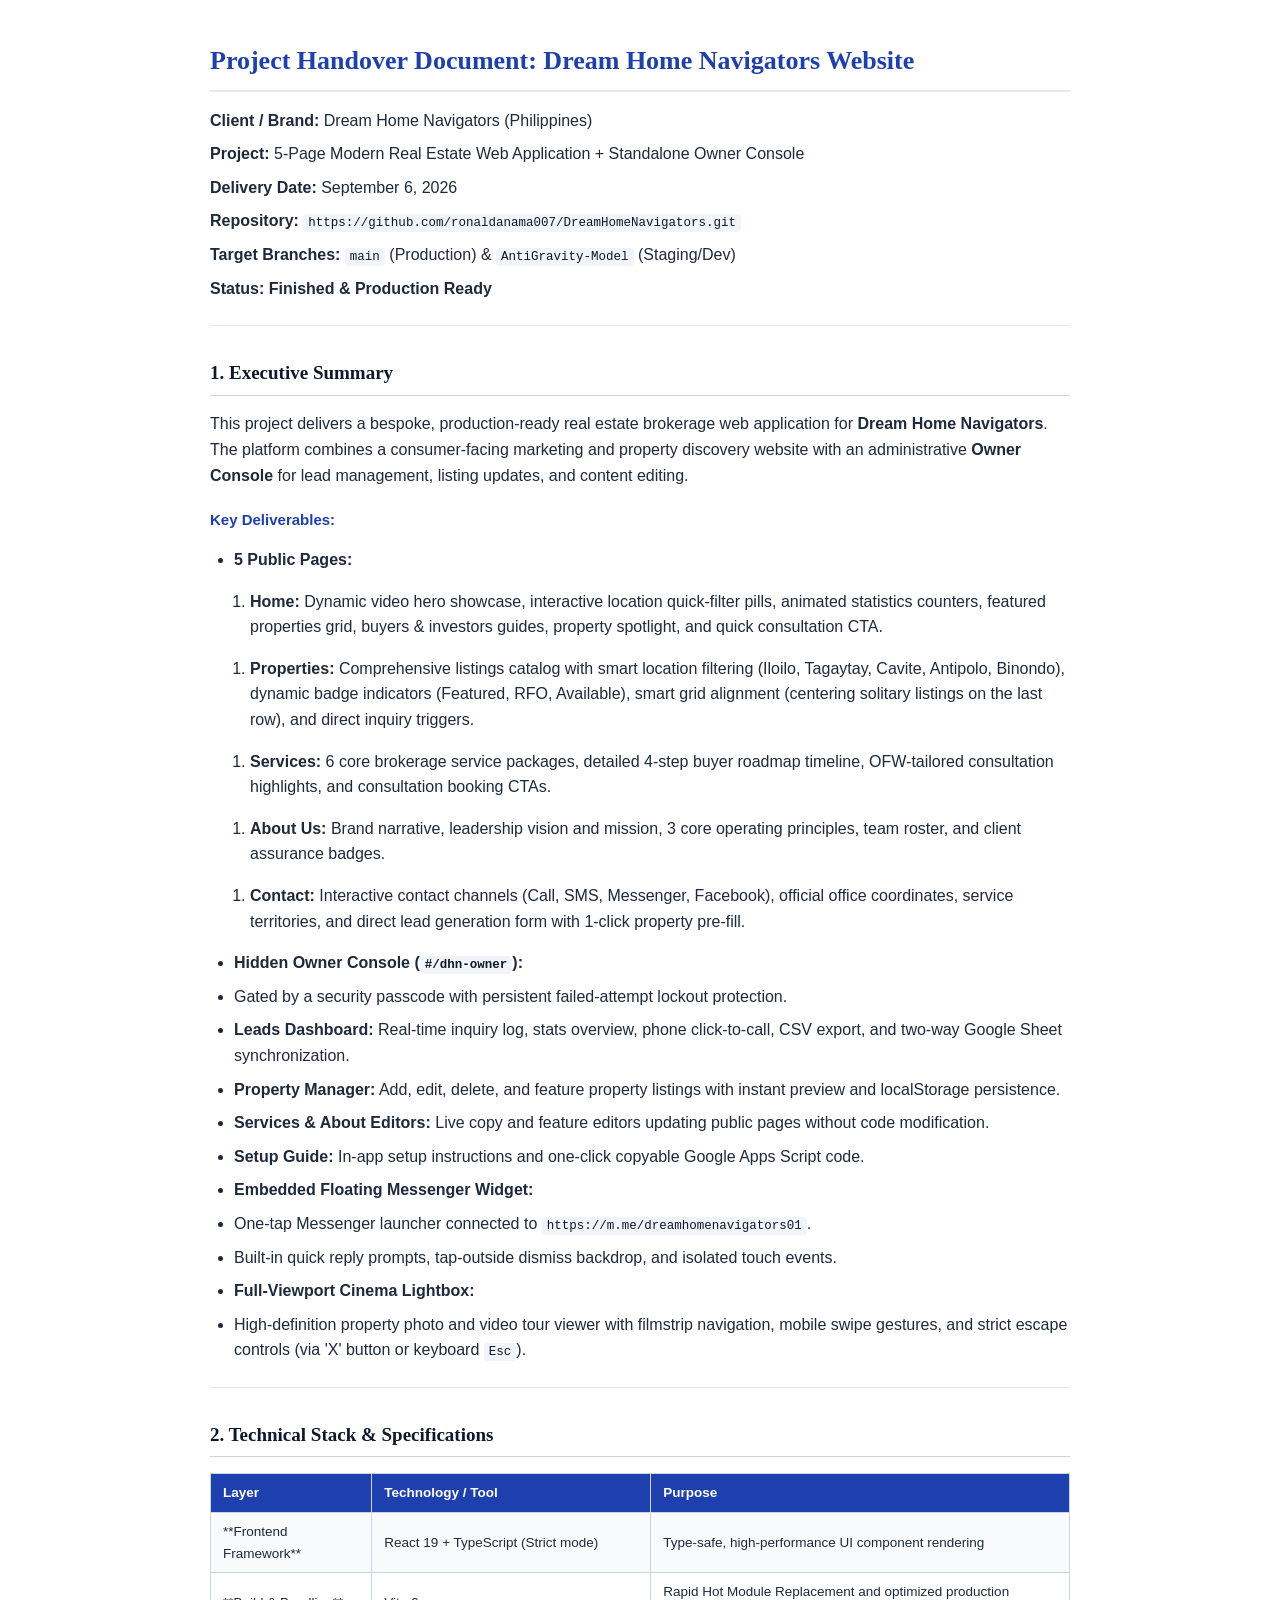
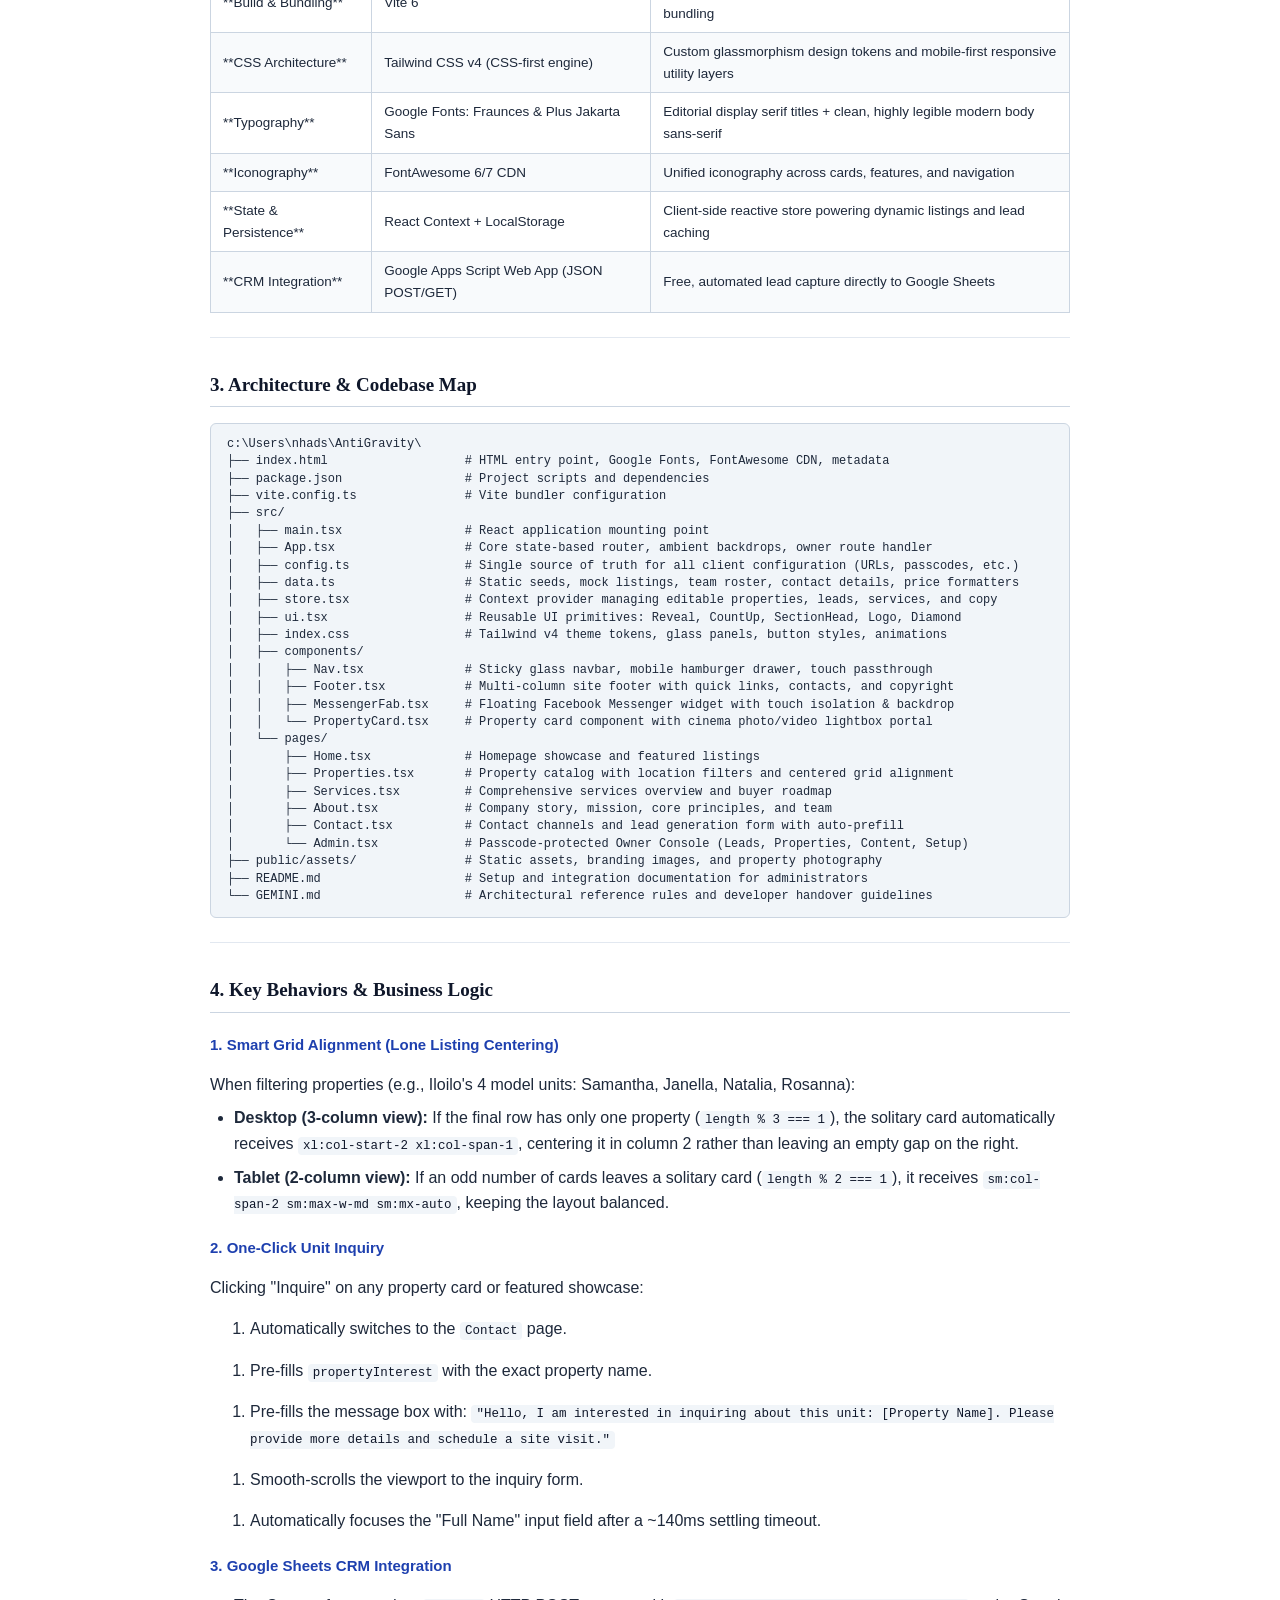
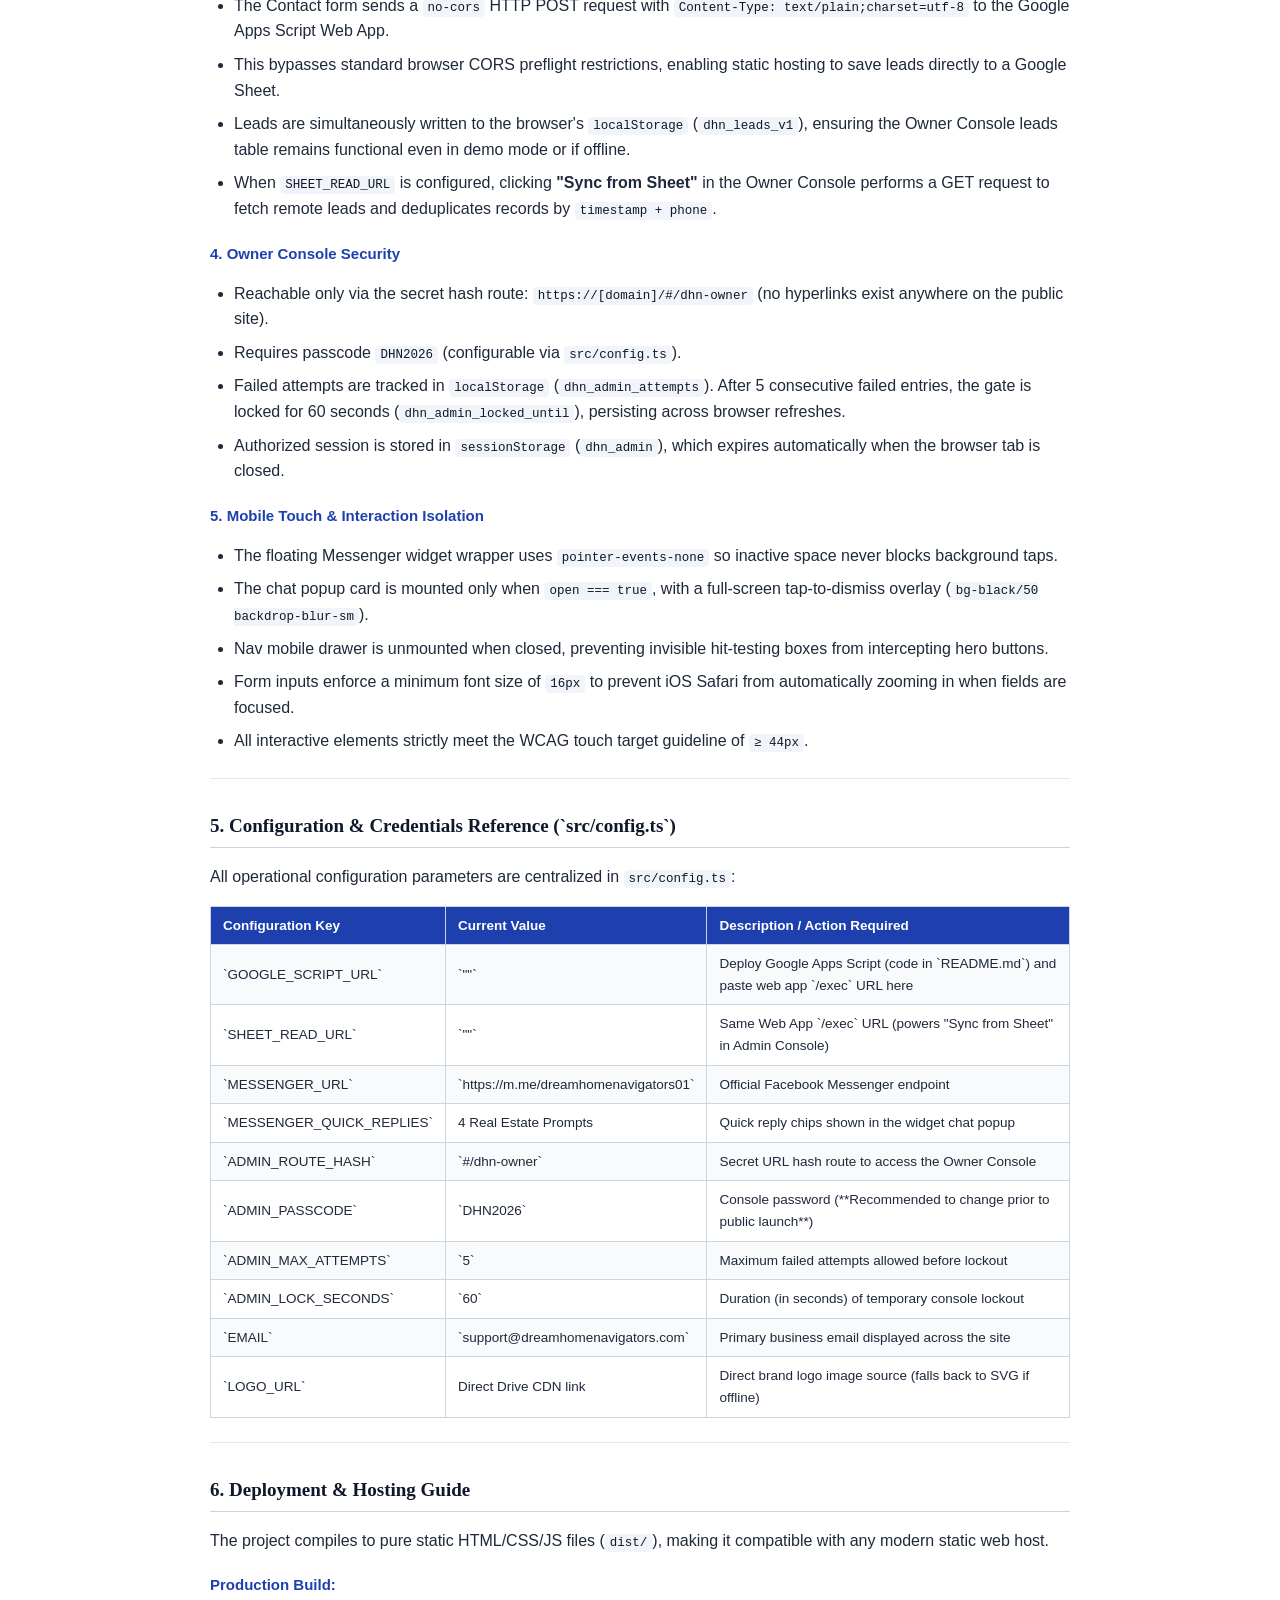
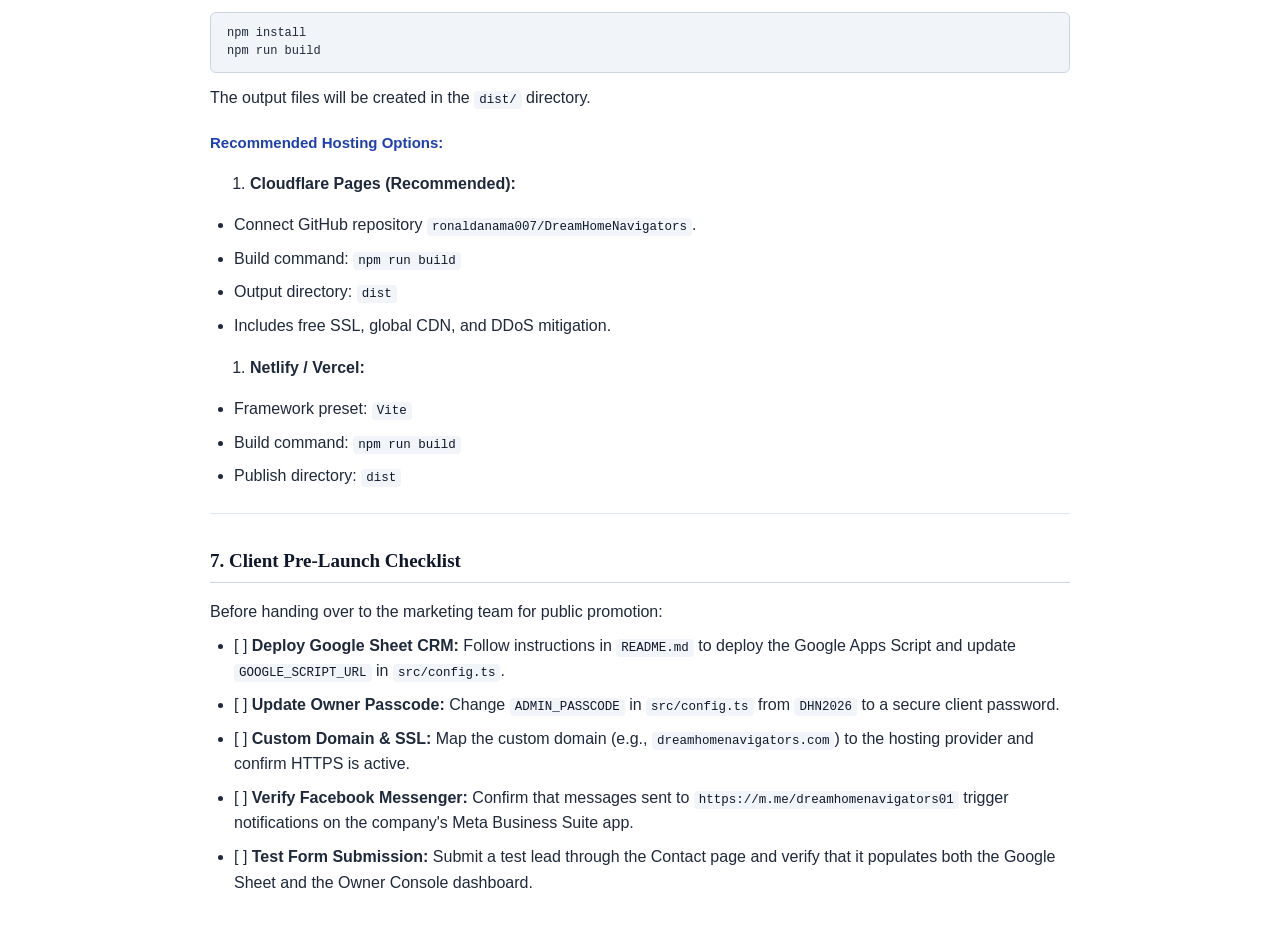
==== Dream_Home_Navigators_Project_Handover.html @ 4556d53c "Export Project Handover Document to DOCX and HTML for Google Docs import" ====
<!DOCTYPE html>
<html>
<head>
<meta charset="utf-8">
<title>Project Handover Document: Dream Home Navigators Website</title>
<style>
body { font-family: -apple-system, BlinkMacSystemFont, 'Segoe UI', Roboto, Helvetica, Arial, sans-serif; color: #1e293b; line-height: 1.6; max-width: 860px; margin: 40px auto; padding: 0 20px; }
h1 { color: #1e40af; font-family: Georgia, serif; font-size: 26px; border-bottom: 2px solid #e2e8f0; padding-bottom: 8px; margin-bottom: 16px; }
h2 { color: #0f172a; font-family: Georgia, serif; font-size: 19px; border-bottom: 1px solid #cbd5e1; padding-bottom: 6px; margin-top: 32px; }
h3 { color: #1e40af; font-size: 15px; margin-top: 20px; }
table { width: 100%; border-collapse: collapse; margin: 16px 0; font-size: 13.5px; }
th, td { border: 1px solid #cbd5e1; padding: 8px 12px; text-align: left; }
th { background-color: #1e40af; color: #ffffff; font-weight: bold; }
tr:nth-child(even) { background-color: #f8fafc; }
pre { background-color: #f1f5f9; border: 1px solid #cbd5e1; padding: 12px 16px; border-radius: 6px; font-family: Consolas, Monaco, monospace; font-size: 12px; overflow-x: auto; line-height: 1.45; }
code { font-family: Consolas, Monaco, monospace; background-color: #f1f5f9; padding: 2px 5px; border-radius: 4px; font-size: 12.5px; color: #0f172a; }
ul { padding-left: 24px; margin: 8px 0; }
li { margin-bottom: 6px; }
p { margin: 8px 0; }
.meta-table td:first-child { font-weight: bold; color: #1e40af; width: 180px; }
</style>
</head>
<body>
<h1>Project Handover Document: Dream Home Navigators Website</h1>
<p><strong>Client / Brand:</strong> Dream Home Navigators (Philippines)  </p>
<p><strong>Project:</strong> 5-Page Modern Real Estate Web Application + Standalone Owner Console  </p>
<p><strong>Delivery Date:</strong> September 6, 2026  </p>
<p><strong>Repository:</strong> <code>https://github.com/ronaldanama007/DreamHomeNavigators.git</code>  </p>
<p><strong>Target Branches:</strong> <code>main</code> (Production) & <code>AntiGravity-Model</code> (Staging/Dev)  </p>
<p><strong>Status:</strong> <strong>Finished & Production Ready</strong></p>
<hr style='border: 0; border-top: 1px solid #e2e8f0; margin: 24px 0;'>
<h2>1. Executive Summary</h2>
<p>This project delivers a bespoke, production-ready real estate brokerage web application for <strong>Dream Home Navigators</strong>. The platform combines a consumer-facing marketing and property discovery website with an administrative <strong>Owner Console</strong> for lead management, listing updates, and content editing.</p>
<h3>Key Deliverables:</h3>
<ul><li><strong>5 Public Pages:</strong></li></ul>
<ol><li><strong>Home:</strong> Dynamic video hero showcase, interactive location quick-filter pills, animated statistics counters, featured properties grid, buyers & investors guides, property spotlight, and quick consultation CTA.</li></ol>
<ol><li><strong>Properties:</strong> Comprehensive listings catalog with smart location filtering (Iloilo, Tagaytay, Cavite, Antipolo, Binondo), dynamic badge indicators (Featured, RFO, Available), smart grid alignment (centering solitary listings on the last row), and direct inquiry triggers.</li></ol>
<ol><li><strong>Services:</strong> 6 core brokerage service packages, detailed 4-step buyer roadmap timeline, OFW-tailored consultation highlights, and consultation booking CTAs.</li></ol>
<ol><li><strong>About Us:</strong> Brand narrative, leadership vision and mission, 3 core operating principles, team roster, and client assurance badges.</li></ol>
<ol><li><strong>Contact:</strong> Interactive contact channels (Call, SMS, Messenger, Facebook), official office coordinates, service territories, and direct lead generation form with 1-click property pre-fill.</li></ol>
<ul><li><strong>Hidden Owner Console (<code>#/dhn-owner</code>):</strong></li></ul>
<ul><li>Gated by a security passcode with persistent failed-attempt lockout protection.</li></ul>
<ul><li><strong>Leads Dashboard:</strong> Real-time inquiry log, stats overview, phone click-to-call, CSV export, and two-way Google Sheet synchronization.</li></ul>
<ul><li><strong>Property Manager:</strong> Add, edit, delete, and feature property listings with instant preview and localStorage persistence.</li></ul>
<ul><li><strong>Services & About Editors:</strong> Live copy and feature editors updating public pages without code modification.</li></ul>
<ul><li><strong>Setup Guide:</strong> In-app setup instructions and one-click copyable Google Apps Script code.</li></ul>
<ul><li><strong>Embedded Floating Messenger Widget:</strong></li></ul>
<ul><li>One-tap Messenger launcher connected to <code>https://m.me/dreamhomenavigators01</code>.</li></ul>
<ul><li>Built-in quick reply prompts, tap-outside dismiss backdrop, and isolated touch events.</li></ul>
<ul><li><strong>Full-Viewport Cinema Lightbox:</strong></li></ul>
<ul><li>High-definition property photo and video tour viewer with filmstrip navigation, mobile swipe gestures, and strict escape controls (via 'X' button or keyboard <code>Esc</code>).</li></ul>
<hr style='border: 0; border-top: 1px solid #e2e8f0; margin: 24px 0;'>
<h2>2. Technical Stack & Specifications</h2>
<table>
  <tr><th>Layer</th><th>Technology / Tool</th><th>Purpose</th></tr>
  <tr><td>**Frontend Framework**</td><td>React 19 + TypeScript (Strict mode)</td><td>Type-safe, high-performance UI component rendering</td></tr>
  <tr><td>**Build & Bundling**</td><td>Vite 6</td><td>Rapid Hot Module Replacement and optimized production bundling</td></tr>
  <tr><td>**CSS Architecture**</td><td>Tailwind CSS v4 (CSS-first engine)</td><td>Custom glassmorphism design tokens and mobile-first responsive utility layers</td></tr>
  <tr><td>**Typography**</td><td>Google Fonts: Fraunces & Plus Jakarta Sans</td><td>Editorial display serif titles + clean, highly legible modern body sans-serif</td></tr>
  <tr><td>**Iconography**</td><td>FontAwesome 6/7 CDN</td><td>Unified iconography across cards, features, and navigation</td></tr>
  <tr><td>**State & Persistence**</td><td>React Context + LocalStorage</td><td>Client-side reactive store powering dynamic listings and lead caching</td></tr>
  <tr><td>**CRM Integration**</td><td>Google Apps Script Web App (JSON POST/GET)</td><td>Free, automated lead capture directly to Google Sheets</td></tr>
</table>
<hr style='border: 0; border-top: 1px solid #e2e8f0; margin: 24px 0;'>
<h2>3. Architecture & Codebase Map</h2>
<pre>
c:\Users\nhads\AntiGravity\
├── index.html                   # HTML entry point, Google Fonts, FontAwesome CDN, metadata
├── package.json                 # Project scripts and dependencies
├── vite.config.ts               # Vite bundler configuration
├── src/
│   ├── main.tsx                 # React application mounting point
│   ├── App.tsx                  # Core state-based router, ambient backdrops, owner route handler
│   ├── config.ts                # Single source of truth for all client configuration (URLs, passcodes, etc.)
│   ├── data.ts                  # Static seeds, mock listings, team roster, contact details, price formatters
│   ├── store.tsx                # Context provider managing editable properties, leads, services, and copy
│   ├── ui.tsx                   # Reusable UI primitives: Reveal, CountUp, SectionHead, Logo, Diamond
│   ├── index.css                # Tailwind v4 theme tokens, glass panels, button styles, animations
│   ├── components/
│   │   ├── Nav.tsx              # Sticky glass navbar, mobile hamburger drawer, touch passthrough
│   │   ├── Footer.tsx           # Multi-column site footer with quick links, contacts, and copyright
│   │   ├── MessengerFab.tsx     # Floating Facebook Messenger widget with touch isolation &amp; backdrop
│   │   └── PropertyCard.tsx     # Property card component with cinema photo/video lightbox portal
│   └── pages/
│       ├── Home.tsx             # Homepage showcase and featured listings
│       ├── Properties.tsx       # Property catalog with location filters and centered grid alignment
│       ├── Services.tsx         # Comprehensive services overview and buyer roadmap
│       ├── About.tsx            # Company story, mission, core principles, and team
│       ├── Contact.tsx          # Contact channels and lead generation form with auto-prefill
│       └── Admin.tsx            # Passcode-protected Owner Console (Leads, Properties, Content, Setup)
├── public/assets/               # Static assets, branding images, and property photography
├── README.md                    # Setup and integration documentation for administrators
└── GEMINI.md                    # Architectural reference rules and developer handover guidelines
</pre>
<hr style='border: 0; border-top: 1px solid #e2e8f0; margin: 24px 0;'>
<h2>4. Key Behaviors & Business Logic</h2>
<h3>1. Smart Grid Alignment (Lone Listing Centering)</h3>
<p>When filtering properties (e.g., Iloilo's 4 model units: Samantha, Janella, Natalia, Rosanna):</p>
<ul><li><strong>Desktop (3-column view):</strong> If the final row has only one property (<code>length % 3 === 1</code>), the solitary card automatically receives <code>xl:col-start-2 xl:col-span-1</code>, centering it in column 2 rather than leaving an empty gap on the right.</li></ul>
<ul><li><strong>Tablet (2-column view):</strong> If an odd number of cards leaves a solitary card (<code>length % 2 === 1</code>), it receives <code>sm:col-span-2 sm:max-w-md sm:mx-auto</code>, keeping the layout balanced.</li></ul>
<h3>2. One-Click Unit Inquiry</h3>
<p>Clicking "Inquire" on any property card or featured showcase:</p>
<ol><li>Automatically switches to the <code>Contact</code> page.</li></ol>
<ol><li>Pre-fills <code>propertyInterest</code> with the exact property name.</li></ol>
<ol><li>Pre-fills the message box with: <code>"Hello, I am interested in inquiring about this unit: [Property Name]. Please provide more details and schedule a site visit."</code></li></ol>
<ol><li>Smooth-scrolls the viewport to the inquiry form.</li></ol>
<ol><li>Automatically focuses the "Full Name" input field after a ~140ms settling timeout.</li></ol>
<h3>3. Google Sheets CRM Integration</h3>
<ul><li>The Contact form sends a <code>no-cors</code> HTTP POST request with <code>Content-Type: text/plain;charset=utf-8</code> to the Google Apps Script Web App.</li></ul>
<ul><li>This bypasses standard browser CORS preflight restrictions, enabling static hosting to save leads directly to a Google Sheet.</li></ul>
<ul><li>Leads are simultaneously written to the browser's <code>localStorage</code> (<code>dhn_leads_v1</code>), ensuring the Owner Console leads table remains functional even in demo mode or if offline.</li></ul>
<ul><li>When <code>SHEET_READ_URL</code> is configured, clicking <strong>"Sync from Sheet"</strong> in the Owner Console performs a GET request to fetch remote leads and deduplicates records by <code>timestamp + phone</code>.</li></ul>
<h3>4. Owner Console Security</h3>
<ul><li>Reachable only via the secret hash route: <code>https://[domain]/#/dhn-owner</code> (no hyperlinks exist anywhere on the public site).</li></ul>
<ul><li>Requires passcode <code>DHN2026</code> (configurable via <code>src/config.ts</code>).</li></ul>
<ul><li>Failed attempts are tracked in <code>localStorage</code> (<code>dhn_admin_attempts</code>). After 5 consecutive failed entries, the gate is locked for 60 seconds (<code>dhn_admin_locked_until</code>), persisting across browser refreshes.</li></ul>
<ul><li>Authorized session is stored in <code>sessionStorage</code> (<code>dhn_admin</code>), which expires automatically when the browser tab is closed.</li></ul>
<h3>5. Mobile Touch & Interaction Isolation</h3>
<ul><li>The floating Messenger widget wrapper uses <code>pointer-events-none</code> so inactive space never blocks background taps.</li></ul>
<ul><li>The chat popup card is mounted only when <code>open === true</code>, with a full-screen tap-to-dismiss overlay (<code>bg-black/50 backdrop-blur-sm</code>).</li></ul>
<ul><li>Nav mobile drawer is unmounted when closed, preventing invisible hit-testing boxes from intercepting hero buttons.</li></ul>
<ul><li>Form inputs enforce a minimum font size of <code>16px</code> to prevent iOS Safari from automatically zooming in when fields are focused.</li></ul>
<ul><li>All interactive elements strictly meet the WCAG touch target guideline of <code>≥ 44px</code>.</li></ul>
<hr style='border: 0; border-top: 1px solid #e2e8f0; margin: 24px 0;'>
<h2>5. Configuration & Credentials Reference (`src/config.ts`)</h2>
<p>All operational configuration parameters are centralized in <code>src/config.ts</code>:</p>
<table>
  <tr><th>Configuration Key</th><th>Current Value</th><th>Description / Action Required</th></tr>
  <tr><td>`GOOGLE_SCRIPT_URL`</td><td>`""`</td><td>Deploy Google Apps Script (code in `README.md`) and paste web app `/exec` URL here</td></tr>
  <tr><td>`SHEET_READ_URL`</td><td>`""`</td><td>Same Web App `/exec` URL (powers "Sync from Sheet" in Admin Console)</td></tr>
  <tr><td>`MESSENGER_URL`</td><td>`https://m.me/dreamhomenavigators01`</td><td>Official Facebook Messenger endpoint</td></tr>
  <tr><td>`MESSENGER_QUICK_REPLIES`</td><td>4 Real Estate Prompts</td><td>Quick reply chips shown in the widget chat popup</td></tr>
  <tr><td>`ADMIN_ROUTE_HASH`</td><td>`#/dhn-owner`</td><td>Secret URL hash route to access the Owner Console</td></tr>
  <tr><td>`ADMIN_PASSCODE`</td><td>`DHN2026`</td><td>Console password (**Recommended to change prior to public launch**)</td></tr>
  <tr><td>`ADMIN_MAX_ATTEMPTS`</td><td>`5`</td><td>Maximum failed attempts allowed before lockout</td></tr>
  <tr><td>`ADMIN_LOCK_SECONDS`</td><td>`60`</td><td>Duration (in seconds) of temporary console lockout</td></tr>
  <tr><td>`EMAIL`</td><td>`support@dreamhomenavigators.com`</td><td>Primary business email displayed across the site</td></tr>
  <tr><td>`LOGO_URL`</td><td>Direct Drive CDN link</td><td>Direct brand logo image source (falls back to SVG if offline)</td></tr>
</table>
<hr style='border: 0; border-top: 1px solid #e2e8f0; margin: 24px 0;'>
<h2>6. Deployment & Hosting Guide</h2>
<p>The project compiles to pure static HTML/CSS/JS files (<code>dist/</code>), making it compatible with any modern static web host.</p>
<h3>Production Build:</h3>
<pre>
npm install
npm run build
</pre>
<p>The output files will be created in the <code>dist/</code> directory.</p>
<h3>Recommended Hosting Options:</h3>
<ol><li><strong>Cloudflare Pages (Recommended):</strong></li></ol>
<ul><li>Connect GitHub repository <code>ronaldanama007/DreamHomeNavigators</code>.</li></ul>
<ul><li>Build command: <code>npm run build</code></li></ul>
<ul><li>Output directory: <code>dist</code></li></ul>
<ul><li>Includes free SSL, global CDN, and DDoS mitigation.</li></ul>
<ol><li><strong>Netlify / Vercel:</strong></li></ol>
<ul><li>Framework preset: <code>Vite</code></li></ul>
<ul><li>Build command: <code>npm run build</code></li></ul>
<ul><li>Publish directory: <code>dist</code></li></ul>
<hr style='border: 0; border-top: 1px solid #e2e8f0; margin: 24px 0;'>
<h2>7. Client Pre-Launch Checklist</h2>
<p>Before handing over to the marketing team for public promotion:</p>
<ul><li>[ ] <strong>Deploy Google Sheet CRM:</strong> Follow instructions in <code>README.md</code> to deploy the Google Apps Script and update <code>GOOGLE_SCRIPT_URL</code> in <code>src/config.ts</code>.</li></ul>
<ul><li>[ ] <strong>Update Owner Passcode:</strong> Change <code>ADMIN_PASSCODE</code> in <code>src/config.ts</code> from <code>DHN2026</code> to a secure client password.</li></ul>
<ul><li>[ ] <strong>Custom Domain & SSL:</strong> Map the custom domain (e.g., <code>dreamhomenavigators.com</code>) to the hosting provider and confirm HTTPS is active.</li></ul>
<ul><li>[ ] <strong>Verify Facebook Messenger:</strong> Confirm that messages sent to <code>https://m.me/dreamhomenavigators01</code> trigger notifications on the company's Meta Business Suite app.</li></ul>
<ul><li>[ ] <strong>Test Form Submission:</strong> Submit a test lead through the Contact page and verify that it populates both the Google Sheet and the Owner Console dashboard.</li></ul>
</body>
</html>
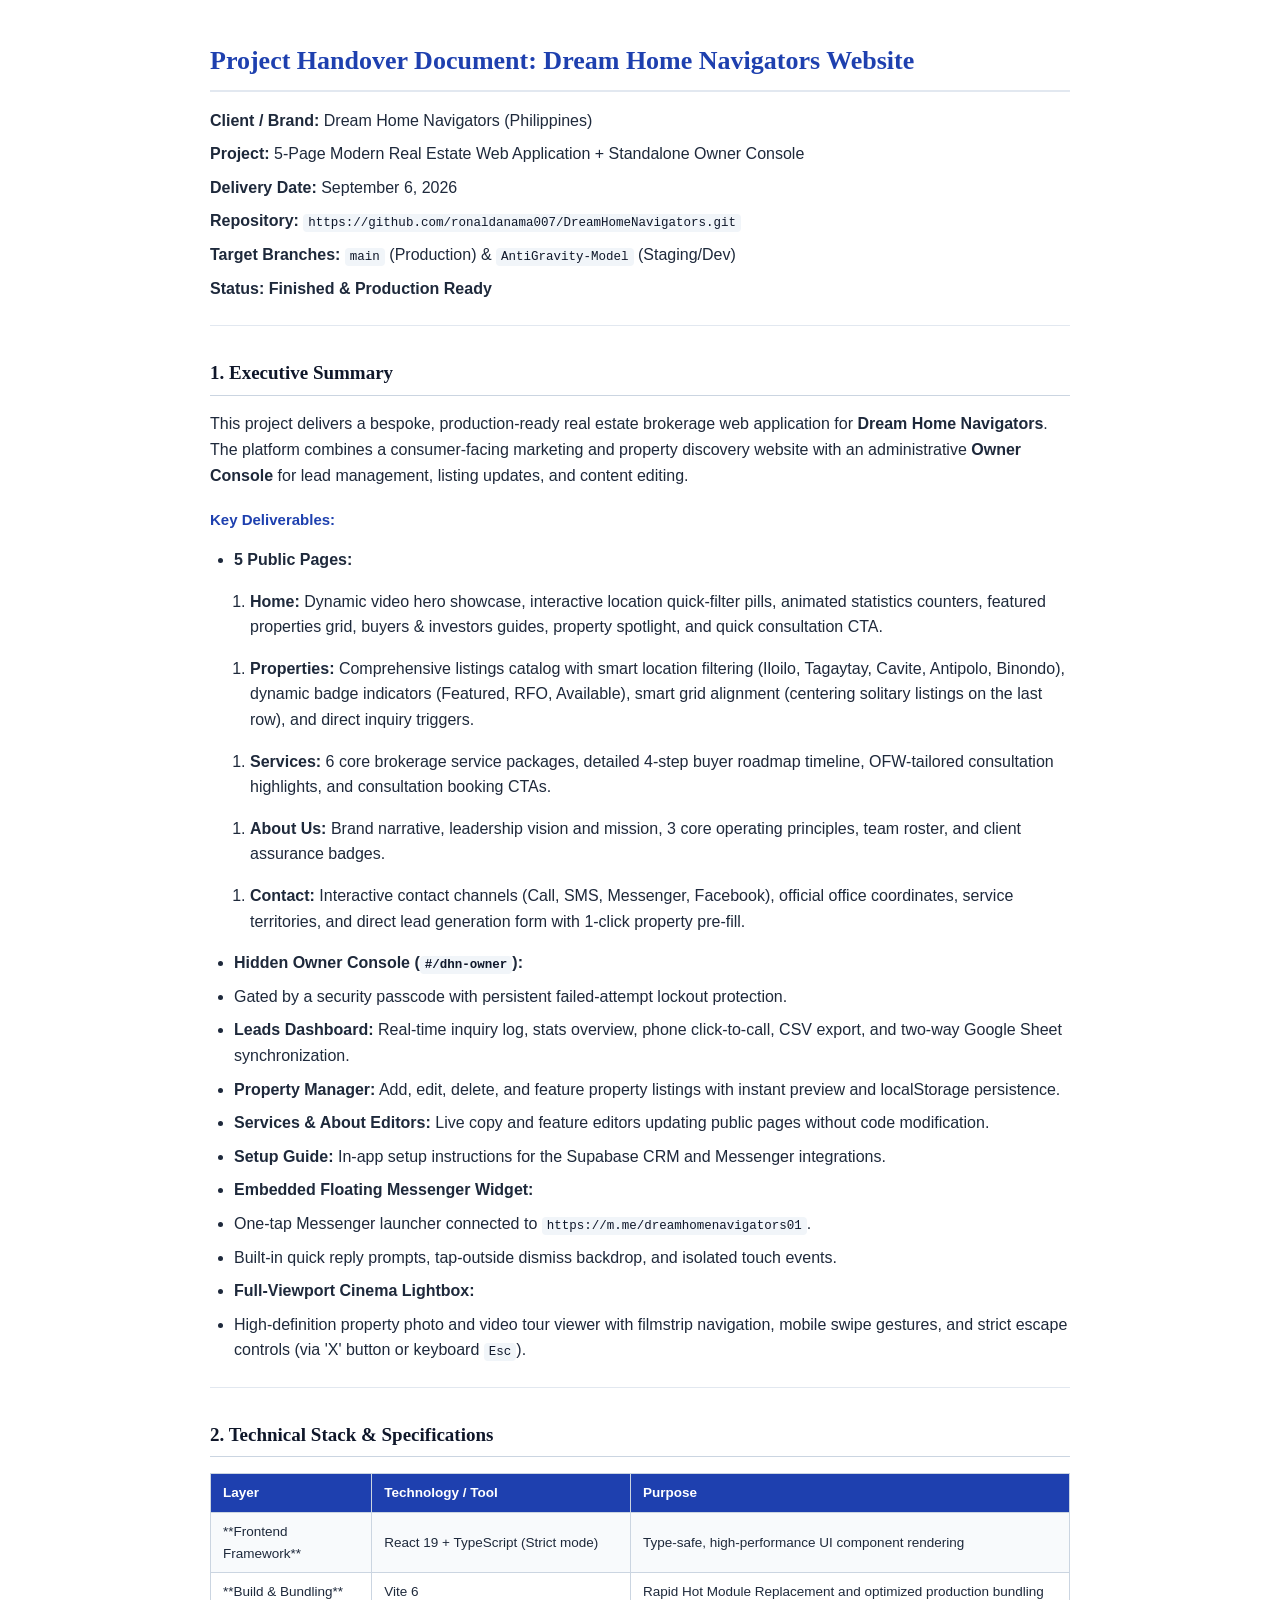
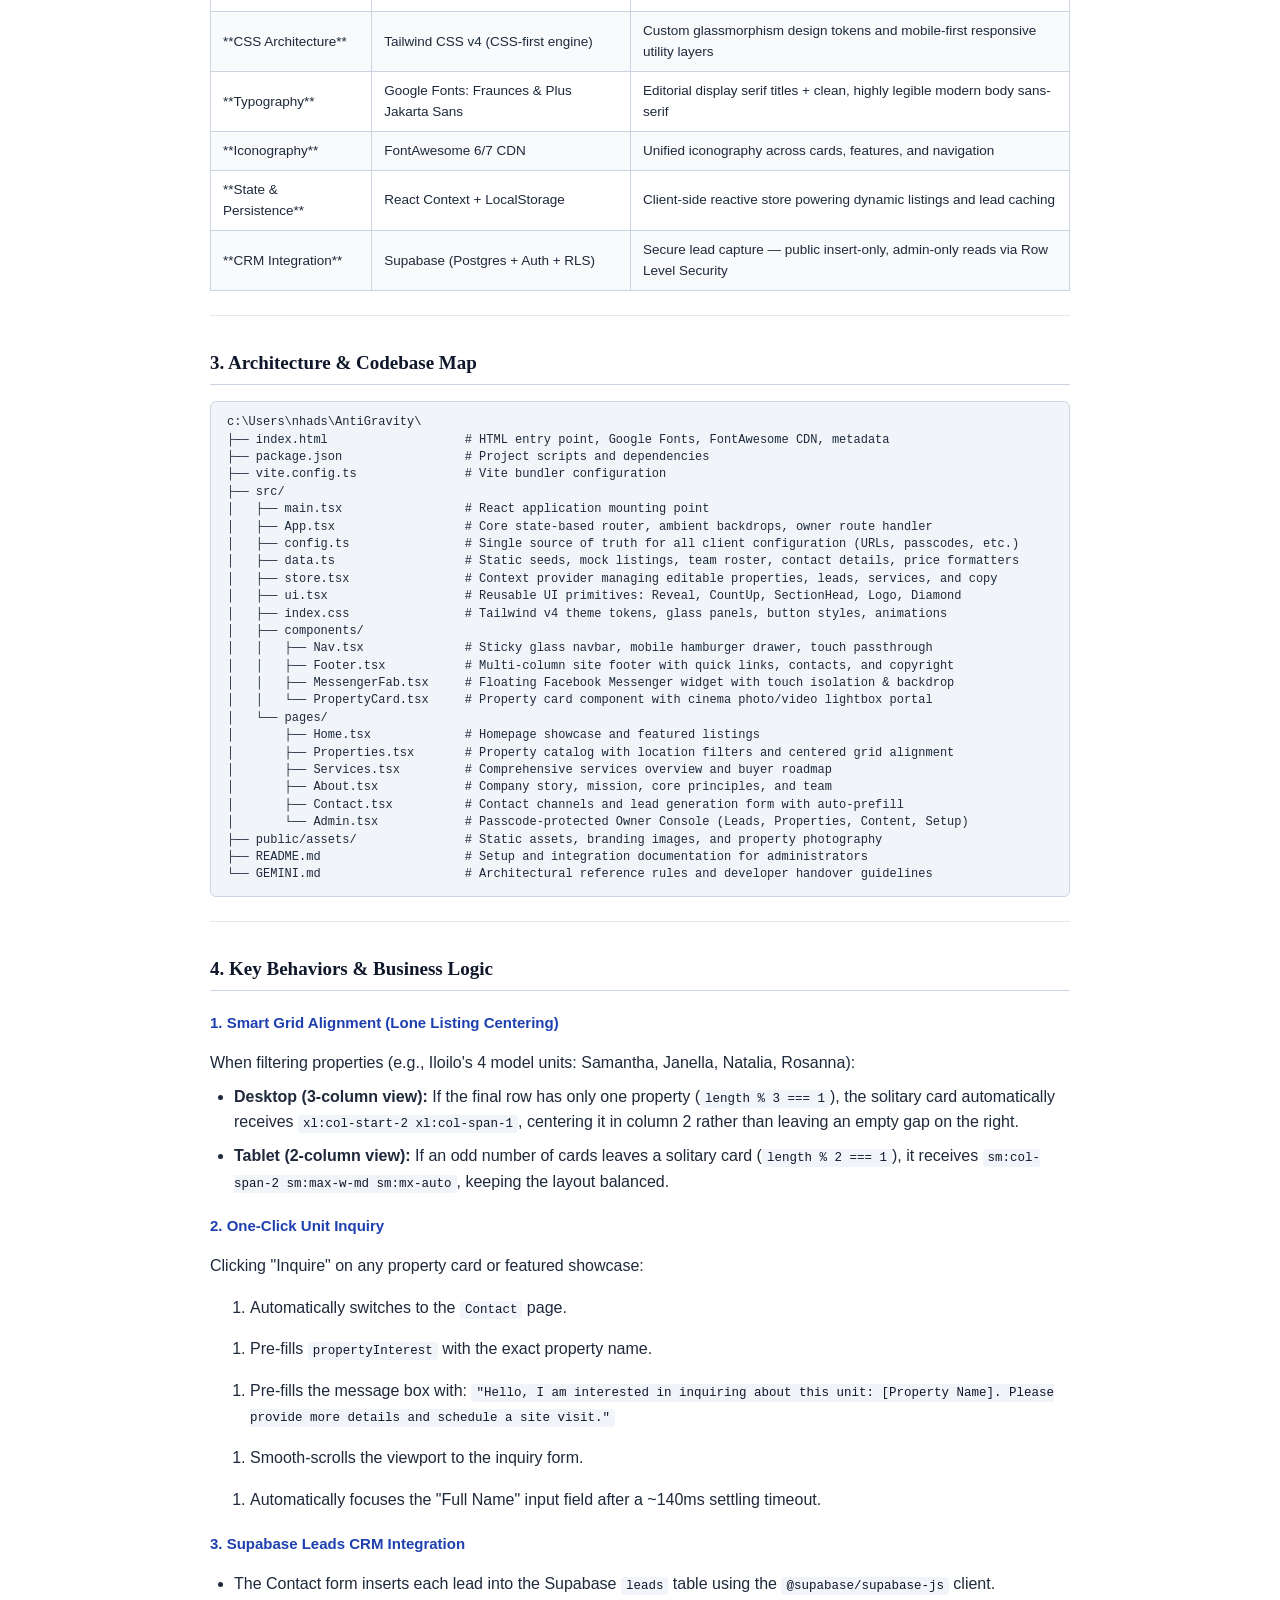
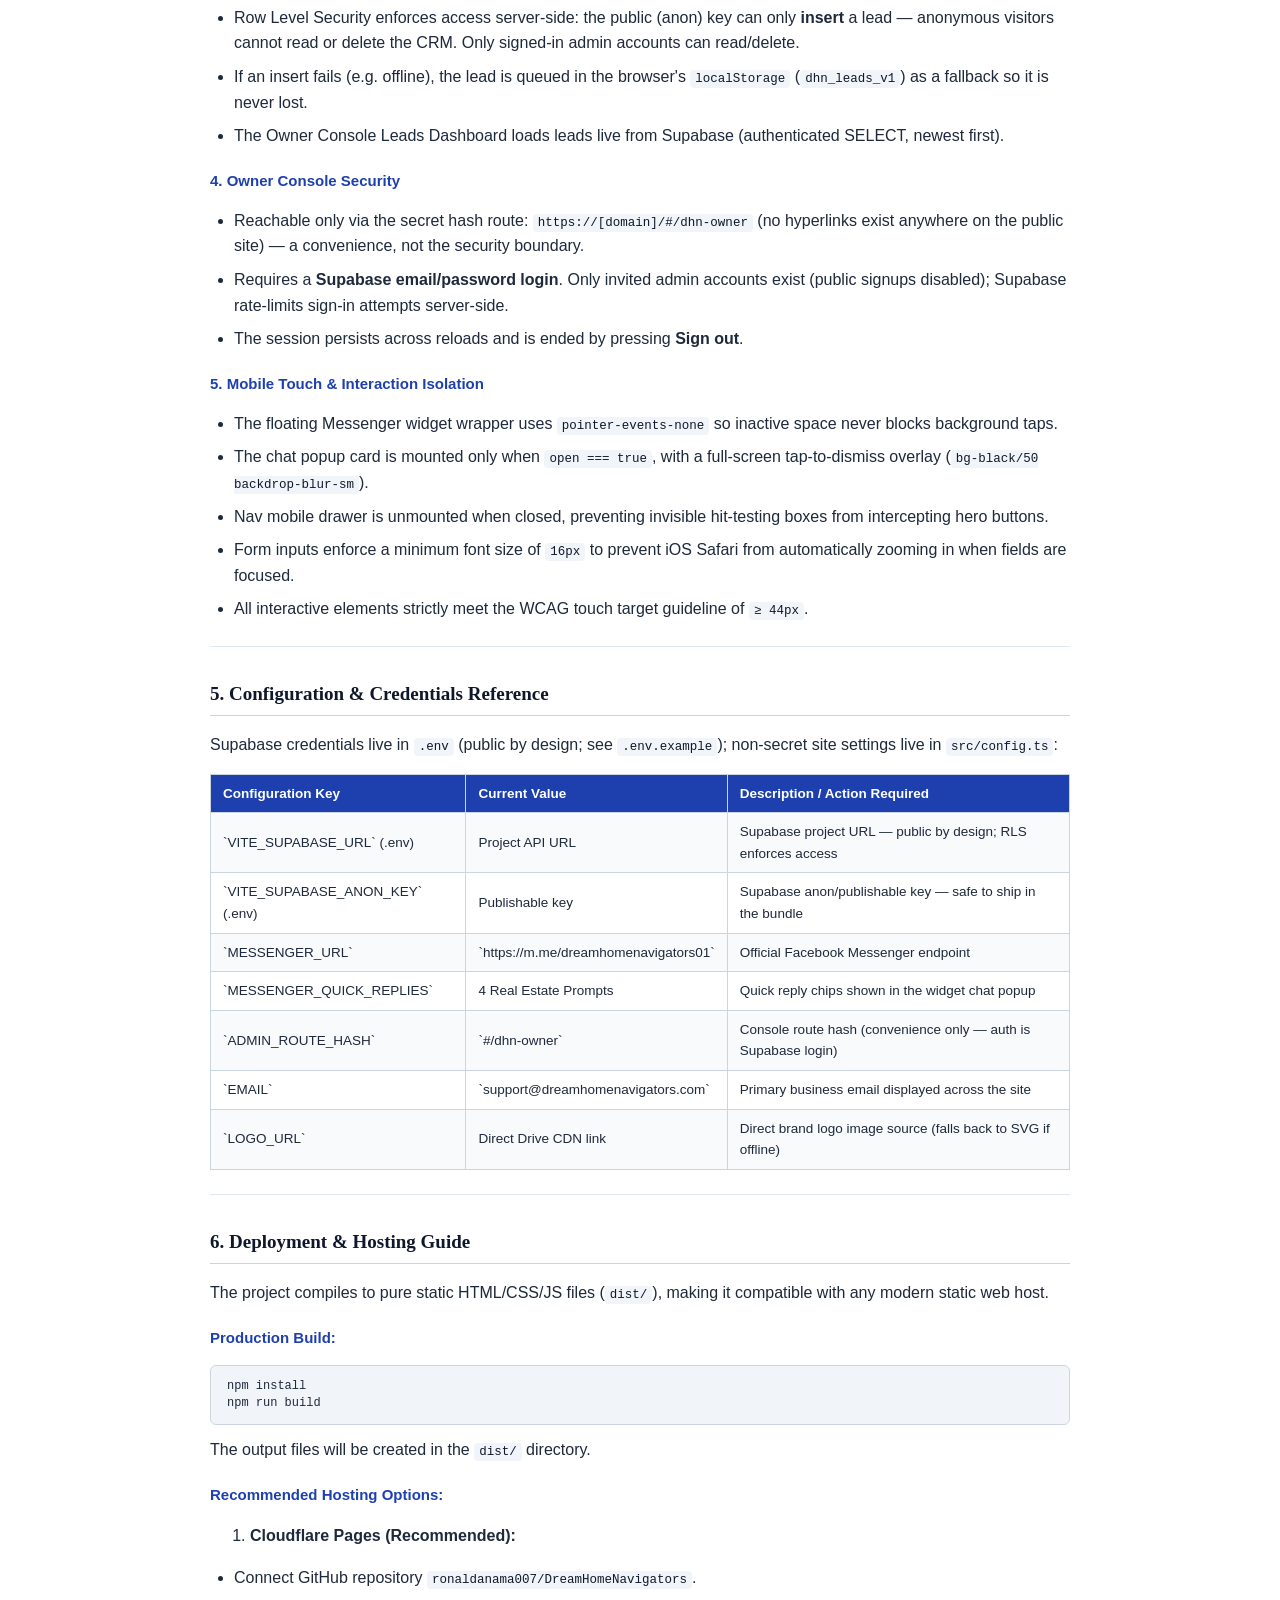
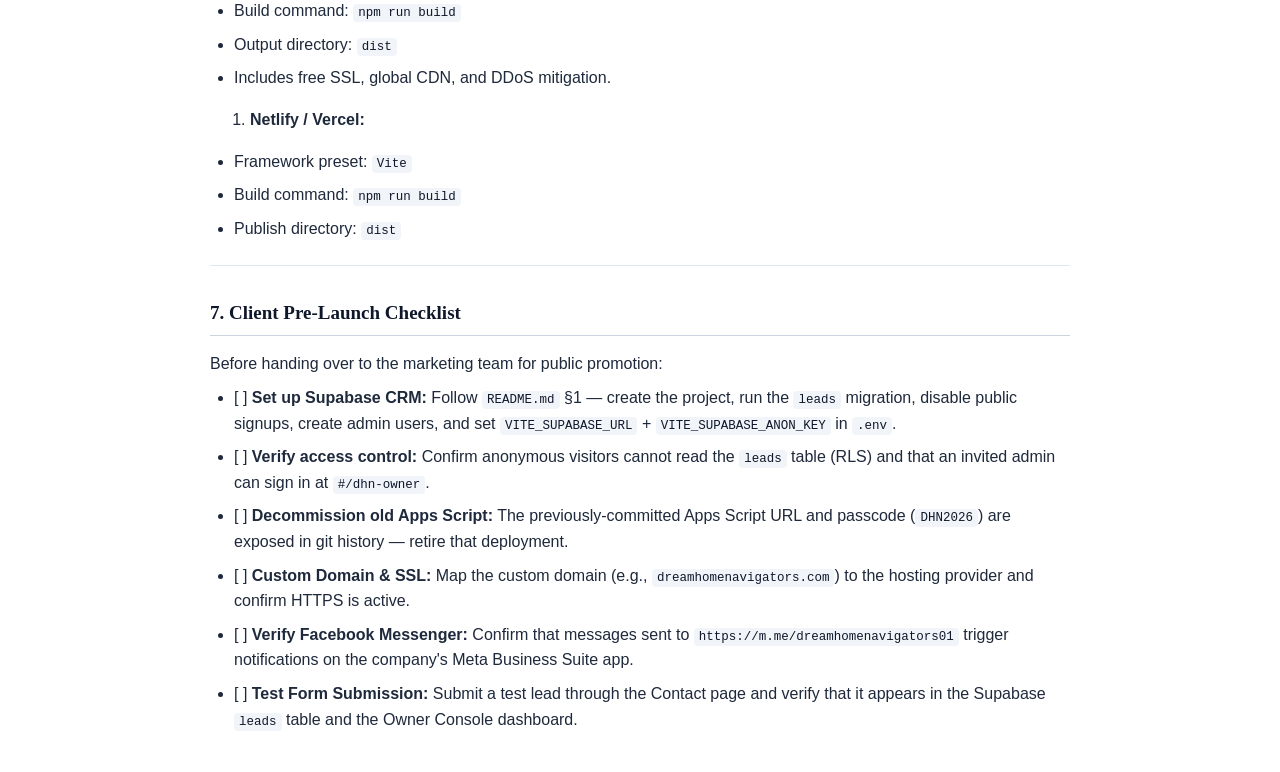
==== commit e28aadd7: "docs: replace Apps Script CRM setup with Supabase leads + auth Update HANDOVER.md, README.md, GEMINI" ====
--- a/Dream_Home_Navigators_Project_Handover.html
+++ b/Dream_Home_Navigators_Project_Handover.html
@@ -43,7 +43,7 @@
 <ul><li><strong>Leads Dashboard:</strong> Real-time inquiry log, stats overview, phone click-to-call, CSV export, and two-way Google Sheet synchronization.</li></ul>
 <ul><li><strong>Property Manager:</strong> Add, edit, delete, and feature property listings with instant preview and localStorage persistence.</li></ul>
 <ul><li><strong>Services & About Editors:</strong> Live copy and feature editors updating public pages without code modification.</li></ul>
-<ul><li><strong>Setup Guide:</strong> In-app setup instructions and one-click copyable Google Apps Script code.</li></ul>
+<ul><li><strong>Setup Guide:</strong> In-app setup instructions for the Supabase CRM and Messenger integrations.</li></ul>
 <ul><li><strong>Embedded Floating Messenger Widget:</strong></li></ul>
 <ul><li>One-tap Messenger launcher connected to <code>https://m.me/dreamhomenavigators01</code>.</li></ul>
 <ul><li>Built-in quick reply prompts, tap-outside dismiss backdrop, and isolated touch events.</li></ul>
@@ -59,7 +59,7 @@
   <tr><td>**Typography**</td><td>Google Fonts: Fraunces & Plus Jakarta Sans</td><td>Editorial display serif titles + clean, highly legible modern body sans-serif</td></tr>
   <tr><td>**Iconography**</td><td>FontAwesome 6/7 CDN</td><td>Unified iconography across cards, features, and navigation</td></tr>
   <tr><td>**State & Persistence**</td><td>React Context + LocalStorage</td><td>Client-side reactive store powering dynamic listings and lead caching</td></tr>
-  <tr><td>**CRM Integration**</td><td>Google Apps Script Web App (JSON POST/GET)</td><td>Free, automated lead capture directly to Google Sheets</td></tr>
+  <tr><td>**CRM Integration**</td><td>Supabase (Postgres + Auth + RLS)</td><td>Secure lead capture — public insert-only, admin-only reads via Row Level Security</td></tr>
 </table>
 <hr style='border: 0; border-top: 1px solid #e2e8f0; margin: 24px 0;'>
 <h2>3. Architecture & Codebase Map</h2>
@@ -105,16 +105,15 @@
 <ol><li>Pre-fills the message box with: <code>"Hello, I am interested in inquiring about this unit: [Property Name]. Please provide more details and schedule a site visit."</code></li></ol>
 <ol><li>Smooth-scrolls the viewport to the inquiry form.</li></ol>
 <ol><li>Automatically focuses the "Full Name" input field after a ~140ms settling timeout.</li></ol>
-<h3>3. Google Sheets CRM Integration</h3>
-<ul><li>The Contact form sends a <code>no-cors</code> HTTP POST request with <code>Content-Type: text/plain;charset=utf-8</code> to the Google Apps Script Web App.</li></ul>
-<ul><li>This bypasses standard browser CORS preflight restrictions, enabling static hosting to save leads directly to a Google Sheet.</li></ul>
-<ul><li>Leads are simultaneously written to the browser's <code>localStorage</code> (<code>dhn_leads_v1</code>), ensuring the Owner Console leads table remains functional even in demo mode or if offline.</li></ul>
-<ul><li>When <code>SHEET_READ_URL</code> is configured, clicking <strong>"Sync from Sheet"</strong> in the Owner Console performs a GET request to fetch remote leads and deduplicates records by <code>timestamp + phone</code>.</li></ul>
+<h3>3. Supabase Leads CRM Integration</h3>
+<ul><li>The Contact form inserts each lead into the Supabase <code>leads</code> table using the <code>@supabase/supabase-js</code> client.</li></ul>
+<ul><li>Row Level Security enforces access server-side: the public (anon) key can only <strong>insert</strong> a lead — anonymous visitors cannot read or delete the CRM. Only signed-in admin accounts can read/delete.</li></ul>
+<ul><li>If an insert fails (e.g. offline), the lead is queued in the browser's <code>localStorage</code> (<code>dhn_leads_v1</code>) as a fallback so it is never lost.</li></ul>
+<ul><li>The Owner Console Leads Dashboard loads leads live from Supabase (authenticated SELECT, newest first).</li></ul>
 <h3>4. Owner Console Security</h3>
-<ul><li>Reachable only via the secret hash route: <code>https://[domain]/#/dhn-owner</code> (no hyperlinks exist anywhere on the public site).</li></ul>
-<ul><li>Requires passcode <code>DHN2026</code> (configurable via <code>src/config.ts</code>).</li></ul>
-<ul><li>Failed attempts are tracked in <code>localStorage</code> (<code>dhn_admin_attempts</code>). After 5 consecutive failed entries, the gate is locked for 60 seconds (<code>dhn_admin_locked_until</code>), persisting across browser refreshes.</li></ul>
-<ul><li>Authorized session is stored in <code>sessionStorage</code> (<code>dhn_admin</code>), which expires automatically when the browser tab is closed.</li></ul>
+<ul><li>Reachable only via the secret hash route: <code>https://[domain]/#/dhn-owner</code> (no hyperlinks exist anywhere on the public site) — a convenience, not the security boundary.</li></ul>
+<ul><li>Requires a <strong>Supabase email/password login</strong>. Only invited admin accounts exist (public signups disabled); Supabase rate-limits sign-in attempts server-side.</li></ul>
+<ul><li>The session persists across reloads and is ended by pressing <strong>Sign out</strong>.</li></ul>
 <h3>5. Mobile Touch & Interaction Isolation</h3>
 <ul><li>The floating Messenger widget wrapper uses <code>pointer-events-none</code> so inactive space never blocks background taps.</li></ul>
 <ul><li>The chat popup card is mounted only when <code>open === true</code>, with a full-screen tap-to-dismiss overlay (<code>bg-black/50 backdrop-blur-sm</code>).</li></ul>
@@ -122,18 +121,15 @@
 <ul><li>Form inputs enforce a minimum font size of <code>16px</code> to prevent iOS Safari from automatically zooming in when fields are focused.</li></ul>
 <ul><li>All interactive elements strictly meet the WCAG touch target guideline of <code>≥ 44px</code>.</li></ul>
 <hr style='border: 0; border-top: 1px solid #e2e8f0; margin: 24px 0;'>
-<h2>5. Configuration & Credentials Reference (`src/config.ts`)</h2>
-<p>All operational configuration parameters are centralized in <code>src/config.ts</code>:</p>
+<h2>5. Configuration & Credentials Reference</h2>
+<p>Supabase credentials live in <code>.env</code> (public by design; see <code>.env.example</code>); non-secret site settings live in <code>src/config.ts</code>:</p>
 <table>
   <tr><th>Configuration Key</th><th>Current Value</th><th>Description / Action Required</th></tr>
-  <tr><td>`GOOGLE_SCRIPT_URL`</td><td>`""`</td><td>Deploy Google Apps Script (code in `README.md`) and paste web app `/exec` URL here</td></tr>
-  <tr><td>`SHEET_READ_URL`</td><td>`""`</td><td>Same Web App `/exec` URL (powers "Sync from Sheet" in Admin Console)</td></tr>
+  <tr><td>`VITE_SUPABASE_URL` (.env)</td><td>Project API URL</td><td>Supabase project URL — public by design; RLS enforces access</td></tr>
+  <tr><td>`VITE_SUPABASE_ANON_KEY` (.env)</td><td>Publishable key</td><td>Supabase anon/publishable key — safe to ship in the bundle</td></tr>
   <tr><td>`MESSENGER_URL`</td><td>`https://m.me/dreamhomenavigators01`</td><td>Official Facebook Messenger endpoint</td></tr>
   <tr><td>`MESSENGER_QUICK_REPLIES`</td><td>4 Real Estate Prompts</td><td>Quick reply chips shown in the widget chat popup</td></tr>
-  <tr><td>`ADMIN_ROUTE_HASH`</td><td>`#/dhn-owner`</td><td>Secret URL hash route to access the Owner Console</td></tr>
-  <tr><td>`ADMIN_PASSCODE`</td><td>`DHN2026`</td><td>Console password (**Recommended to change prior to public launch**)</td></tr>
-  <tr><td>`ADMIN_MAX_ATTEMPTS`</td><td>`5`</td><td>Maximum failed attempts allowed before lockout</td></tr>
-  <tr><td>`ADMIN_LOCK_SECONDS`</td><td>`60`</td><td>Duration (in seconds) of temporary console lockout</td></tr>
+  <tr><td>`ADMIN_ROUTE_HASH`</td><td>`#/dhn-owner`</td><td>Console route hash (convenience only — auth is Supabase login)</td></tr>
   <tr><td>`EMAIL`</td><td>`support@dreamhomenavigators.com`</td><td>Primary business email displayed across the site</td></tr>
   <tr><td>`LOGO_URL`</td><td>Direct Drive CDN link</td><td>Direct brand logo image source (falls back to SVG if offline)</td></tr>
 </table>
@@ -159,10 +155,11 @@
 <hr style='border: 0; border-top: 1px solid #e2e8f0; margin: 24px 0;'>
 <h2>7. Client Pre-Launch Checklist</h2>
 <p>Before handing over to the marketing team for public promotion:</p>
-<ul><li>[ ] <strong>Deploy Google Sheet CRM:</strong> Follow instructions in <code>README.md</code> to deploy the Google Apps Script and update <code>GOOGLE_SCRIPT_URL</code> in <code>src/config.ts</code>.</li></ul>
-<ul><li>[ ] <strong>Update Owner Passcode:</strong> Change <code>ADMIN_PASSCODE</code> in <code>src/config.ts</code> from <code>DHN2026</code> to a secure client password.</li></ul>
+<ul><li>[ ] <strong>Set up Supabase CRM:</strong> Follow <code>README.md</code> §1 — create the project, run the <code>leads</code> migration, disable public signups, create admin users, and set <code>VITE_SUPABASE_URL</code> + <code>VITE_SUPABASE_ANON_KEY</code> in <code>.env</code>.</li></ul>
+<ul><li>[ ] <strong>Verify access control:</strong> Confirm anonymous visitors cannot read the <code>leads</code> table (RLS) and that an invited admin can sign in at <code>#/dhn-owner</code>.</li></ul>
+<ul><li>[ ] <strong>Decommission old Apps Script:</strong> The previously-committed Apps Script URL and passcode (<code>DHN2026</code>) are exposed in git history — retire that deployment.</li></ul>
 <ul><li>[ ] <strong>Custom Domain & SSL:</strong> Map the custom domain (e.g., <code>dreamhomenavigators.com</code>) to the hosting provider and confirm HTTPS is active.</li></ul>
 <ul><li>[ ] <strong>Verify Facebook Messenger:</strong> Confirm that messages sent to <code>https://m.me/dreamhomenavigators01</code> trigger notifications on the company's Meta Business Suite app.</li></ul>
-<ul><li>[ ] <strong>Test Form Submission:</strong> Submit a test lead through the Contact page and verify that it populates both the Google Sheet and the Owner Console dashboard.</li></ul>
+<ul><li>[ ] <strong>Test Form Submission:</strong> Submit a test lead through the Contact page and verify that it appears in the Supabase <code>leads</code> table and the Owner Console dashboard.</li></ul>
 </body>
 </html>
